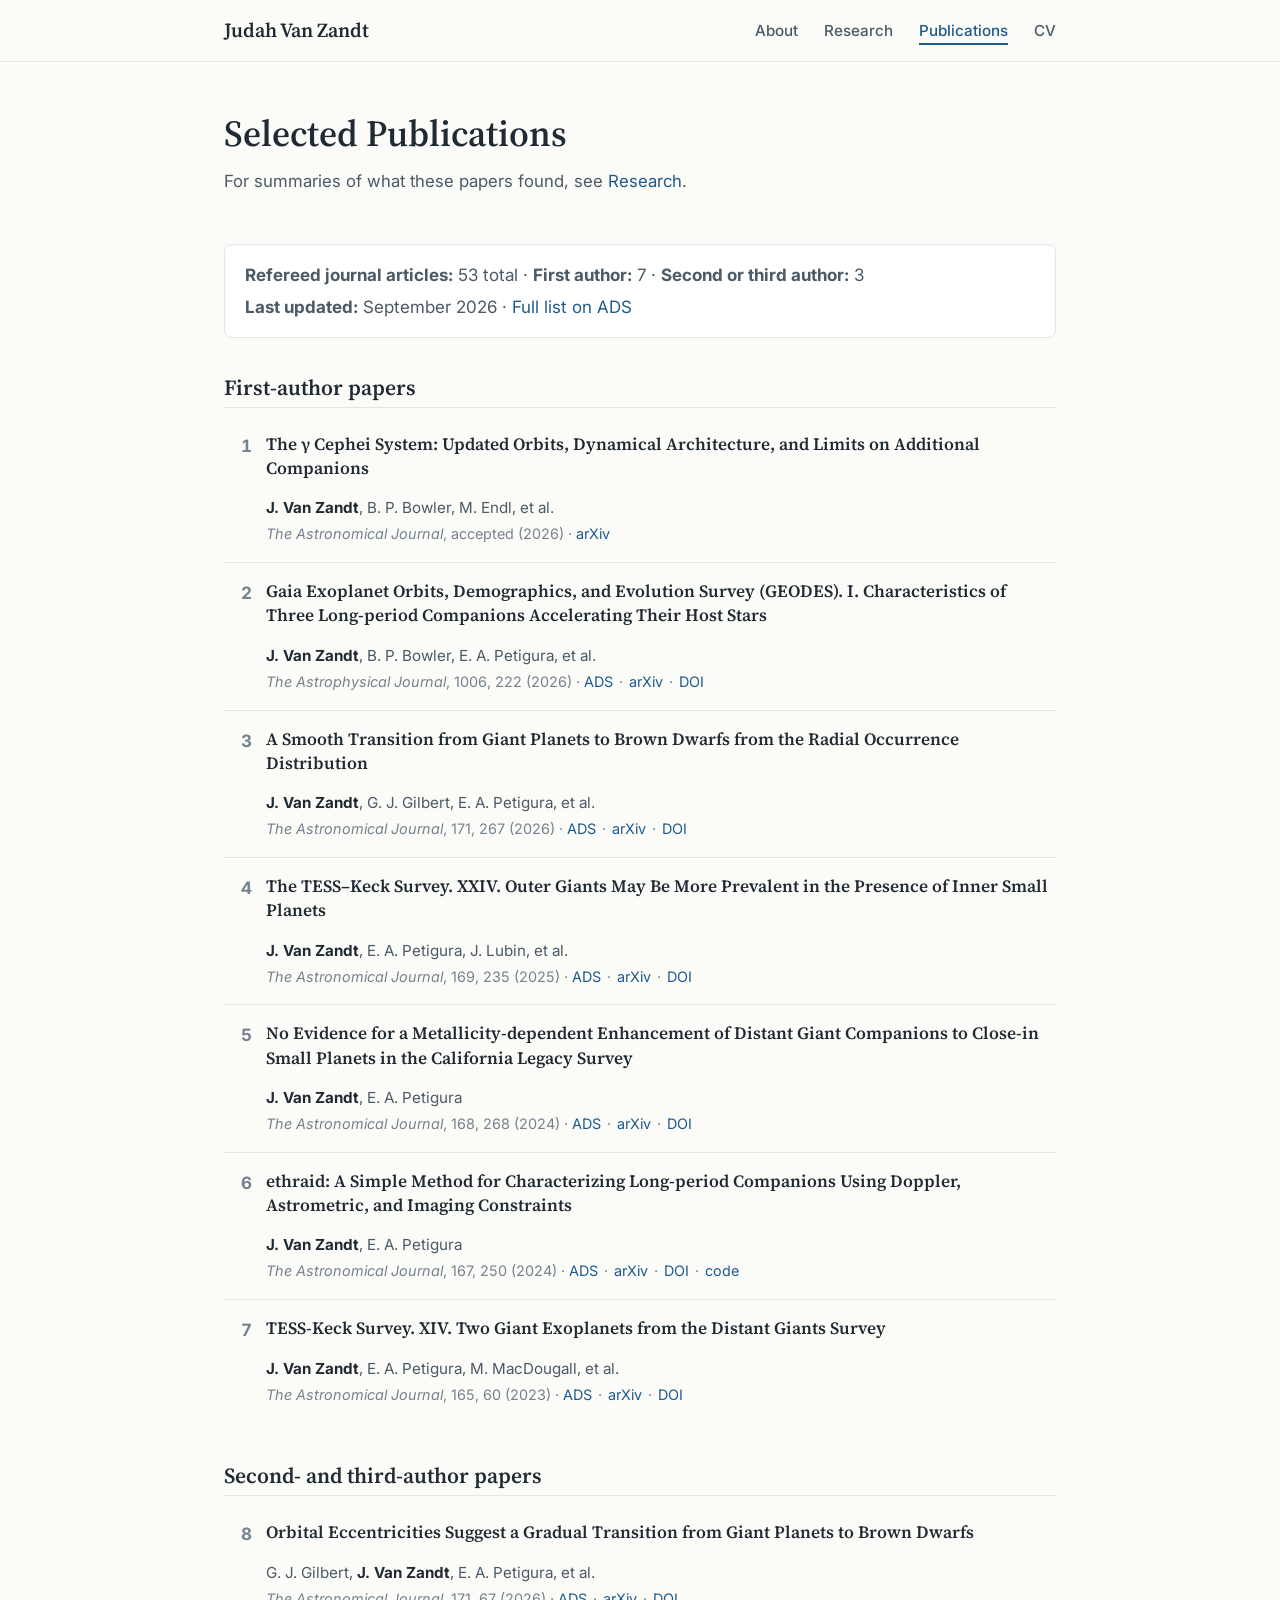
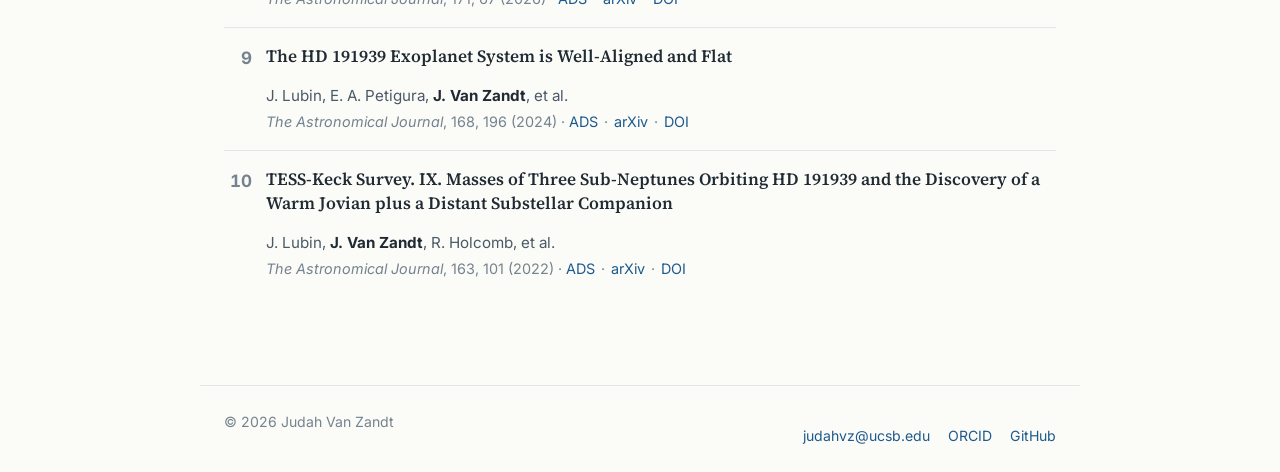
==== publications.html @ b4377be3 "Redesign site and add research content, figures, and CV build - Restyle all pages with a shared desi" ====
<!DOCTYPE html>
<html lang="en">
<head>
    <meta charset="UTF-8">
    <meta name="viewport" content="width=device-width, initial-scale=1.0">
    <title>Publications · Judah Van Zandt</title>
    <meta name="description" content="Selected publications by Judah Van Zandt on exoplanet demographics, giant planets, and brown dwarfs.">
    <link rel="preconnect" href="https://fonts.googleapis.com">
    <link rel="preconnect" href="https://fonts.gstatic.com" crossorigin>
    <link href="https://fonts.googleapis.com/css2?family=Inter:wght@400;500;600;700&family=Source+Serif+4:opsz,wght@8..60,600&display=swap" rel="stylesheet">
    <link rel="stylesheet" href="style.css">
</head>
<body>
    <nav class="navbar">
        <div class="nav-container">
            <p class="logo"><a href="index.html">Judah Van Zandt</a></p>
            <ul class="nav-menu">
                <li><a href="index.html">About</a></li>
                <li><a href="research.html">Research</a></li>
                <li><a href="publications.html">Publications</a></li>
                <li><a href="cv.pdf" data-cv target="_blank" rel="noopener">CV</a></li>
            </ul>
        </div>
    </nav>

    <header class="page-intro">
        <h1>Selected Publications</h1>
        <p>For summaries of what these papers found, see <a href="research.html">Research</a>.</p>
    </header>

    <main class="container">
        <section class="publications">
            <div class="pub-summary">
                <p><strong>Refereed journal articles:</strong> 53 total · <strong>First author:</strong> 7 · <strong>Second or third author:</strong> 3</p>
                <p><strong>Last updated:</strong> September 2026 · <a href="https://ui.adsabs.harvard.edu/search/q=orcid%3A0000-0002-4290-6826&amp;sort=date%20desc" target="_blank" rel="noopener">Full list on ADS</a></p>
            </div>

            <div class="publication-group">
                <h2>First-author papers</h2>
                <ol class="publication-list">
                    <li id="pub-gamma-cep">
                        <p class="pub-title">The γ Cephei System: Updated Orbits, Dynamical Architecture, and Limits on Additional Companions</p>
                        <p class="authors"><strong>J. Van Zandt</strong>, B. P. Bowler, M. Endl, et al.</p>
                        <p class="publication-info"><em>The Astronomical Journal</em>, accepted (2026) · <span class="links"><a href="https://arxiv.org/abs/2608.30030" target="_blank" rel="noopener">arXiv</a></span></p>
                    </li>
                    <li id="pub-geodes-1">
                        <p class="pub-title">Gaia Exoplanet Orbits, Demographics, and Evolution Survey (GEODES). I. Characteristics of Three Long-period Companions Accelerating Their Host Stars</p>
                        <p class="authors"><strong>J. Van Zandt</strong>, B. P. Bowler, E. A. Petigura, et al.</p>
                        <p class="publication-info"><em>The Astrophysical Journal</em>, 1006, 222 (2026) · <span class="links"><a href="https://ui.adsabs.harvard.edu/abs/2026ApJ..1006..222V" target="_blank" rel="noopener">ADS</a><a href="https://arxiv.org/abs/2605.23018" target="_blank" rel="noopener">arXiv</a><a href="https://doi.org/10.3847/1538-4357/ae74cd" target="_blank" rel="noopener">DOI</a></span></p>
                    </li>
                    <li id="pub-cls-true-mass">
                        <p class="pub-title">A Smooth Transition from Giant Planets to Brown Dwarfs from the Radial Occurrence Distribution</p>
                        <p class="authors"><strong>J. Van Zandt</strong>, G. J. Gilbert, E. A. Petigura, et al.</p>
                        <p class="publication-info"><em>The Astronomical Journal</em>, 171, 267 (2026) · <span class="links"><a href="https://ui.adsabs.harvard.edu/abs/2026AJ....171..267V" target="_blank" rel="noopener">ADS</a><a href="https://arxiv.org/abs/2511.18758" target="_blank" rel="noopener">arXiv</a><a href="https://doi.org/10.3847/1538-3881/ae5102" target="_blank" rel="noopener">DOI</a></span></p>
                    </li>
                    <li id="pub-dgs-2025">
                        <p class="pub-title">The TESS–Keck Survey. XXIV. Outer Giants May Be More Prevalent in the Presence of Inner Small Planets</p>
                        <p class="authors"><strong>J. Van Zandt</strong>, E. A. Petigura, J. Lubin, et al.</p>
                        <p class="publication-info"><em>The Astronomical Journal</em>, 169, 235 (2025) · <span class="links"><a href="https://ui.adsabs.harvard.edu/abs/2025AJ....169..235V" target="_blank" rel="noopener">ADS</a><a href="https://arxiv.org/abs/2501.06342" target="_blank" rel="noopener">arXiv</a><a href="https://doi.org/10.3847/1538-3881/adbbed" target="_blank" rel="noopener">DOI</a></span></p>
                    </li>
                    <li id="pub-metallicity-2024">
                        <p class="pub-title">No Evidence for a Metallicity-dependent Enhancement of Distant Giant Companions to Close-in Small Planets in the California Legacy Survey</p>
                        <p class="authors"><strong>J. Van Zandt</strong>, E. A. Petigura</p>
                        <p class="publication-info"><em>The Astronomical Journal</em>, 168, 268 (2024) · <span class="links"><a href="https://ui.adsabs.harvard.edu/abs/2024AJ....168..268V" target="_blank" rel="noopener">ADS</a><a href="https://arxiv.org/abs/2410.23071" target="_blank" rel="noopener">arXiv</a><a href="https://doi.org/10.3847/1538-3881/ad8c3b" target="_blank" rel="noopener">DOI</a></span></p>
                    </li>
                    <li id="pub-ethraid">
                        <p class="pub-title">ethraid: A Simple Method for Characterizing Long-period Companions Using Doppler, Astrometric, and Imaging Constraints</p>
                        <p class="authors"><strong>J. Van Zandt</strong>, E. A. Petigura</p>
                        <p class="publication-info"><em>The Astronomical Journal</em>, 167, 250 (2024) · <span class="links"><a href="https://ui.adsabs.harvard.edu/abs/2024AJ....167..250V" target="_blank" rel="noopener">ADS</a><a href="https://arxiv.org/abs/2403.16340" target="_blank" rel="noopener">arXiv</a><a href="https://doi.org/10.3847/1538-3881/ad390b" target="_blank" rel="noopener">DOI</a><a href="https://github.com/jvanzand/ethraid" target="_blank" rel="noopener">code</a></span></p>
                    </li>
                    <li id="pub-dgs-2023">
                        <p class="pub-title">TESS-Keck Survey. XIV. Two Giant Exoplanets from the Distant Giants Survey</p>
                        <p class="authors"><strong>J. Van Zandt</strong>, E. A. Petigura, M. MacDougall, et al.</p>
                        <p class="publication-info"><em>The Astronomical Journal</em>, 165, 60 (2023) · <span class="links"><a href="https://ui.adsabs.harvard.edu/abs/2023AJ....165...60V" target="_blank" rel="noopener">ADS</a><a href="https://arxiv.org/abs/2209.06958" target="_blank" rel="noopener">arXiv</a><a href="https://doi.org/10.3847/1538-3881/aca6ef" target="_blank" rel="noopener">DOI</a></span></p>
                    </li>
                </ol>
            </div>

            <div class="publication-group">
                <h2>Second- and third-author papers</h2>
                <ol class="publication-list">
                    <li id="pub-gilbert-2026">
                        <p class="pub-title">Orbital Eccentricities Suggest a Gradual Transition from Giant Planets to Brown Dwarfs</p>
                        <p class="authors">G. J. Gilbert, <strong>J. Van Zandt</strong>, E. A. Petigura, et al.</p>
                        <p class="publication-info"><em>The Astronomical Journal</em>, 171, 67 (2026) · <span class="links"><a href="https://ui.adsabs.harvard.edu/abs/2026AJ....171...67G" target="_blank" rel="noopener">ADS</a><a href="https://arxiv.org/abs/2511.12816" target="_blank" rel="noopener">arXiv</a><a href="https://doi.org/10.3847/1538-3881/ae1fd7" target="_blank" rel="noopener">DOI</a></span></p>
                    </li>
                    <li id="pub-lubin-2024">
                        <p class="pub-title">The HD 191939 Exoplanet System is Well-Aligned and Flat</p>
                        <p class="authors">J. Lubin, E. A. Petigura, <strong>J. Van Zandt</strong>, et al.</p>
                        <p class="publication-info"><em>The Astronomical Journal</em>, 168, 196 (2024) · <span class="links"><a href="https://ui.adsabs.harvard.edu/abs/2024AJ....168..196L" target="_blank" rel="noopener">ADS</a><a href="https://arxiv.org/abs/2409.06795" target="_blank" rel="noopener">arXiv</a><a href="https://doi.org/10.3847/1538-3881/ad79ed" target="_blank" rel="noopener">DOI</a></span></p>
                    </li>
                    <li id="pub-lubin-2022">
                        <p class="pub-title">TESS-Keck Survey. IX. Masses of Three Sub-Neptunes Orbiting HD 191939 and the Discovery of a Warm Jovian plus a Distant Substellar Companion</p>
                        <p class="authors">J. Lubin, <strong>J. Van Zandt</strong>, R. Holcomb, et al.</p>
                        <p class="publication-info"><em>The Astronomical Journal</em>, 163, 101 (2022) · <span class="links"><a href="https://ui.adsabs.harvard.edu/abs/2022AJ....163..101L" target="_blank" rel="noopener">ADS</a><a href="https://arxiv.org/abs/2108.02208" target="_blank" rel="noopener">arXiv</a><a href="https://doi.org/10.3847/1538-3881/ac3d38" target="_blank" rel="noopener">DOI</a></span></p>
                    </li>
                </ol>
            </div>
        </section>
    </main>

    <footer class="footer">
        <p>&copy; <span id="year"></span> Judah Van Zandt</p>
        <p class="footer-links">
            <a href="mailto:judahvz@ucsb.edu">judahvz@ucsb.edu</a>
            <a href="https://orcid.org/0000-0002-4290-6826" target="_blank" rel="noopener">ORCID</a>
            <a href="https://github.com/jvanzand" target="_blank" rel="noopener">GitHub</a>
        </p>
    </footer>

    <script src="script.js"></script>
</body>
</html>
---- style.css ----
/* ============================================
   Design tokens
   ============================================ */

:root {
    --ink: #1f2a33;          /* main text */
    --ink-soft: #4a5a66;     /* secondary text */
    --ink-faint: #75838e;    /* captions, meta */
    --accent: #1e5a8c;       /* links, highlights */
    --accent-dark: #153f63;
    --accent-tint: #eaf1f7;
    --bg: #fbfbf8;
    --surface: #ffffff;
    --rule: #e3e6e8;
    --radius: 8px;
    --serif: "Source Serif 4", Georgia, "Times New Roman", serif;
    --sans: "Inter", -apple-system, BlinkMacSystemFont, "Helvetica Neue", Arial, sans-serif;
    --measure: 880px;        /* max content width */
}

* {
    margin: 0;
    padding: 0;
    box-sizing: border-box;
}

html {
    scroll-behavior: smooth;
    scroll-padding-top: 80px; /* keep anchored headings clear of the sticky nav */
}

body {
    font-family: var(--sans);
    font-size: 17px;
    line-height: 1.65;
    color: var(--ink);
    background-color: var(--bg);
    -webkit-font-smoothing: antialiased;
}

a {
    color: var(--accent);
    text-decoration: none;
}

a:hover {
    color: var(--accent-dark);
    text-decoration: underline;
}

h1, h2, h3 {
    font-family: var(--serif);
    font-weight: 600;
    line-height: 1.25;
    color: var(--ink);
}

p + p {
    margin-top: 1em;
}

/* ============================================
   Navigation
   ============================================ */

.navbar {
    background-color: rgba(251, 251, 248, 0.94);
    backdrop-filter: blur(6px);
    border-bottom: 1px solid var(--rule);
    position: sticky;
    top: 0;
    z-index: 100;
}

.nav-container {
    max-width: var(--measure);
    margin: 0 auto;
    padding: 14px 24px;
    display: flex;
    justify-content: space-between;
    align-items: center;
    gap: 16px;
}

.logo {
    font-family: var(--serif);
    font-size: 1.25rem;
    font-weight: 600;
}

.logo a {
    color: var(--ink);
}

.logo a:hover {
    color: var(--accent);
    text-decoration: none;
}

.nav-menu {
    display: flex;
    list-style: none;
    gap: 26px;
    font-size: 0.95rem;
}

.nav-menu a {
    color: var(--ink-soft);
    font-weight: 500;
    padding-bottom: 3px;
    border-bottom: 2px solid transparent;
}

.nav-menu a:hover,
.nav-menu a.active {
    color: var(--accent);
    border-bottom-color: var(--accent);
    text-decoration: none;
}

/* ============================================
   Layout
   ============================================ */

.container {
    max-width: var(--measure);
    margin: 0 auto;
    padding: 48px 24px 24px;
}

section + section {
    margin-top: 56px;
}

.section-title {
    font-size: 1.6rem;
    margin-bottom: 20px;
    padding-bottom: 8px;
    border-bottom: 1px solid var(--rule);
}

.page-intro {
    max-width: var(--measure);
    margin: 0 auto;
    padding: 48px 24px 0;
}

.page-intro h1 {
    font-size: 2.3rem;
    margin-bottom: 12px;
}

.page-intro p {
    color: var(--ink-soft);
    font-size: 1.05rem;
    max-width: 680px;
}

/* ============================================
   Home: hero
   ============================================ */

.hero {
    display: grid;
    grid-template-columns: 220px 1fr;
    gap: 40px;
    align-items: start;
}

.profile-image {
    width: 220px;
    height: 220px;
    border-radius: 50%;
    object-fit: cover;
    box-shadow: 0 4px 16px rgba(31, 42, 51, 0.12);
}

.hero h1 {
    font-size: 2.5rem;
    margin-bottom: 4px;
}

.hero .subtitle {
    font-size: 1.1rem;
    color: var(--ink-soft);
    margin-bottom: 20px;
}

.hero-text p {
    font-size: 1.02rem;
}

.hero-links {
    display: flex;
    flex-wrap: wrap;
    gap: 10px;
    margin-top: 24px;
}

.btn {
    display: inline-block;
    padding: 8px 18px;
    border: 1px solid var(--accent);
    border-radius: 999px;
    color: var(--accent);
    font-size: 0.92rem;
    font-weight: 500;
    background: var(--surface);
    transition: background-color 0.15s ease, color 0.15s ease;
}

.btn:hover {
    background: var(--accent);
    color: #fff;
    text-decoration: none;
}

.btn.primary {
    background: var(--accent);
    color: #fff;
}

.btn.primary:hover {
    background: var(--accent-dark);
    border-color: var(--accent-dark);
}

/* ============================================
   Home: research highlight cards
   ============================================ */

.highlights {
    display: grid;
    grid-template-columns: repeat(3, 1fr);
    gap: 18px;
}

.highlight-card {
    display: block;
    background: var(--surface);
    border: 1px solid var(--rule);
    border-radius: var(--radius);
    padding: 20px;
    color: var(--ink);
    transition: border-color 0.15s ease, box-shadow 0.15s ease, transform 0.15s ease;
}

.highlight-card:hover {
    border-color: var(--accent);
    box-shadow: 0 6px 18px rgba(30, 90, 140, 0.1);
    transform: translateY(-2px);
    text-decoration: none;
    color: var(--ink);
}

.highlight-card h3 {
    font-size: 1.12rem;
    margin-bottom: 8px;
    color: var(--accent);
}

.highlight-card p {
    font-size: 0.93rem;
    color: var(--ink-soft);
    line-height: 1.55;
}

.card-more {
    display: inline-block;
    margin-top: 10px;
    font-size: 0.88rem;
    font-weight: 600;
    color: var(--accent);
}

/* ============================================
   Home: education
   ============================================ */

.entry-list {
    list-style: none;
}

.entry {
    display: flex;
    justify-content: space-between;
    gap: 16px;
    padding: 10px 0;
    border-bottom: 1px solid var(--rule);
}

.entry:last-child {
    border-bottom: 0;
}

.entry-title {
    font-weight: 600;
}

.entry-where {
    color: var(--ink-soft);
}

.entry-date {
    color: var(--ink-faint);
    white-space: nowrap;
    font-variant-numeric: tabular-nums;
}

/* ============================================
   Research page
   ============================================ */

.research-toc {
    display: flex;
    flex-wrap: wrap;
    gap: 10px;
    margin-top: 20px;
}

.research-section h2 {
    font-size: 1.6rem;
    margin-bottom: 14px;
    padding-bottom: 8px;
    border-bottom: 1px solid var(--rule);
}

.research-body {
    display: grid;
    grid-template-columns: 1fr 300px;
    gap: 32px;
    align-items: start;
}

.research-body.stacked {
    grid-template-columns: 1fr;
}

.research-body.stacked .figure {
    max-width: 100%;
}

.key-results {
    margin: 16px 0 16px 1.2em;
}

.key-results li + li {
    margin-top: 6px;
}

.figure {
    margin: 0;
}

.figure img {
    width: 100%;
    border-radius: var(--radius);
    border: 1px solid var(--rule);
    background: var(--surface);
}

/* Shown until a real image is added; see comments in research.html. */
.figure-placeholder {
    aspect-ratio: 4 / 3;
    display: flex;
    flex-direction: column;
    gap: 6px;
    align-items: center;
    justify-content: center;
    text-align: center;
    padding: 16px;
    border: 1.5px dashed #b9c4cc;
    border-radius: var(--radius);
    background: repeating-linear-gradient(45deg, #f4f6f7, #f4f6f7 10px, #eef1f3 10px, #eef1f3 20px);
    color: var(--ink-faint);
    font-size: 0.85rem;
    line-height: 1.45;
}

.figure-placeholder code {
    font-size: 0.78rem;
    word-break: break-all;
}

.figure figcaption {
    margin-top: 8px;
    font-size: 0.85rem;
    color: var(--ink-faint);
    line-height: 1.5;
}

.paper-links {
    margin-top: 20px;
    padding: 14px 18px;
    background: var(--accent-tint);
    border-radius: var(--radius);
    font-size: 0.93rem;
}

.paper-links h3 {
    font-family: var(--sans);
    font-size: 0.78rem;
    font-weight: 700;
    letter-spacing: 0.06em;
    text-transform: uppercase;
    color: var(--ink-soft);
    margin-bottom: 6px;
}

.paper-links ul {
    list-style: none;
}

.paper-links li + li {
    margin-top: 4px;
}

.paper-links .links {
    white-space: nowrap;
    font-size: 0.88rem;
}

.see-all {
    margin-top: 48px;
    font-weight: 600;
}

/* ============================================
   Publications page
   ============================================ */

.pub-summary {
    background: var(--surface);
    border: 1px solid var(--rule);
    border-radius: var(--radius);
    padding: 16px 20px;
    margin-bottom: 36px;
    color: var(--ink-soft);
}

.pub-summary p + p {
    margin-top: 4px;
}

.publication-group + .publication-group {
    margin-top: 40px;
}

.publication-group h2 {
    font-size: 1.35rem;
    margin-bottom: 8px;
    padding-bottom: 6px;
    border-bottom: 1px solid var(--rule);
}

.publications {
    counter-reset: pub; /* numbering continues across publication groups */
}

.publication-list {
    list-style: none;
}

.publication-list li {
    counter-increment: pub;
    position: relative;
    padding: 16px 0 16px 42px;
    border-bottom: 1px solid var(--rule);
}

.publication-list li:last-child {
    border-bottom: 0;
}

.publication-list li::before {
    content: counter(pub);
    position: absolute;
    left: 0;
    top: 16px;
    width: 28px;
    text-align: right;
    font-weight: 700;
    color: var(--ink-faint);
    font-variant-numeric: tabular-nums;
}

.publication-list li:target {
    background: var(--accent-tint);
    border-radius: var(--radius);
}

.pub-title {
    font-family: var(--serif);
    font-size: 1.08rem;
    font-weight: 600;
    line-height: 1.4;
    margin-bottom: 4px;
}

.authors {
    color: var(--ink-soft);
    font-size: 0.95rem;
}

.authors strong {
    color: var(--ink);
}

.publication-info {
    color: var(--ink-faint);
    font-size: 0.9rem;
    margin-top: 2px;
}

.publication-info .links a + a::before {
    content: "·";
    color: var(--ink-faint);
    margin: 0 6px;
}

/* ============================================
   Footer
   ============================================ */

.footer {
    max-width: var(--measure);
    margin: 64px auto 0;
    padding: 24px;
    border-top: 1px solid var(--rule);
    display: flex;
    justify-content: space-between;
    flex-wrap: wrap;
    gap: 12px;
    font-size: 0.88rem;
    color: var(--ink-faint);
}

.footer-links {
    display: flex;
    gap: 18px;
}

/* ============================================
   Responsive
   ============================================ */

@media (max-width: 800px) {
    .highlights {
        grid-template-columns: 1fr;
    }

    .research-body {
        grid-template-columns: 1fr;
    }

    .figure {
        max-width: 420px;
    }
}

@media (max-width: 640px) {
    body {
        font-size: 16px;
    }

    .nav-container {
        flex-direction: column;
        align-items: flex-start;
        gap: 8px;
    }

    .nav-menu {
        gap: 18px;
    }

    .hero {
        grid-template-columns: 1fr;
        gap: 20px;
    }

    .profile-image {
        width: 160px;
        height: 160px;
    }

    .hero h1 {
        font-size: 2rem;
    }

    .page-intro h1 {
        font-size: 1.9rem;
    }

    .entry {
        flex-direction: column;
        gap: 0;
    }
}
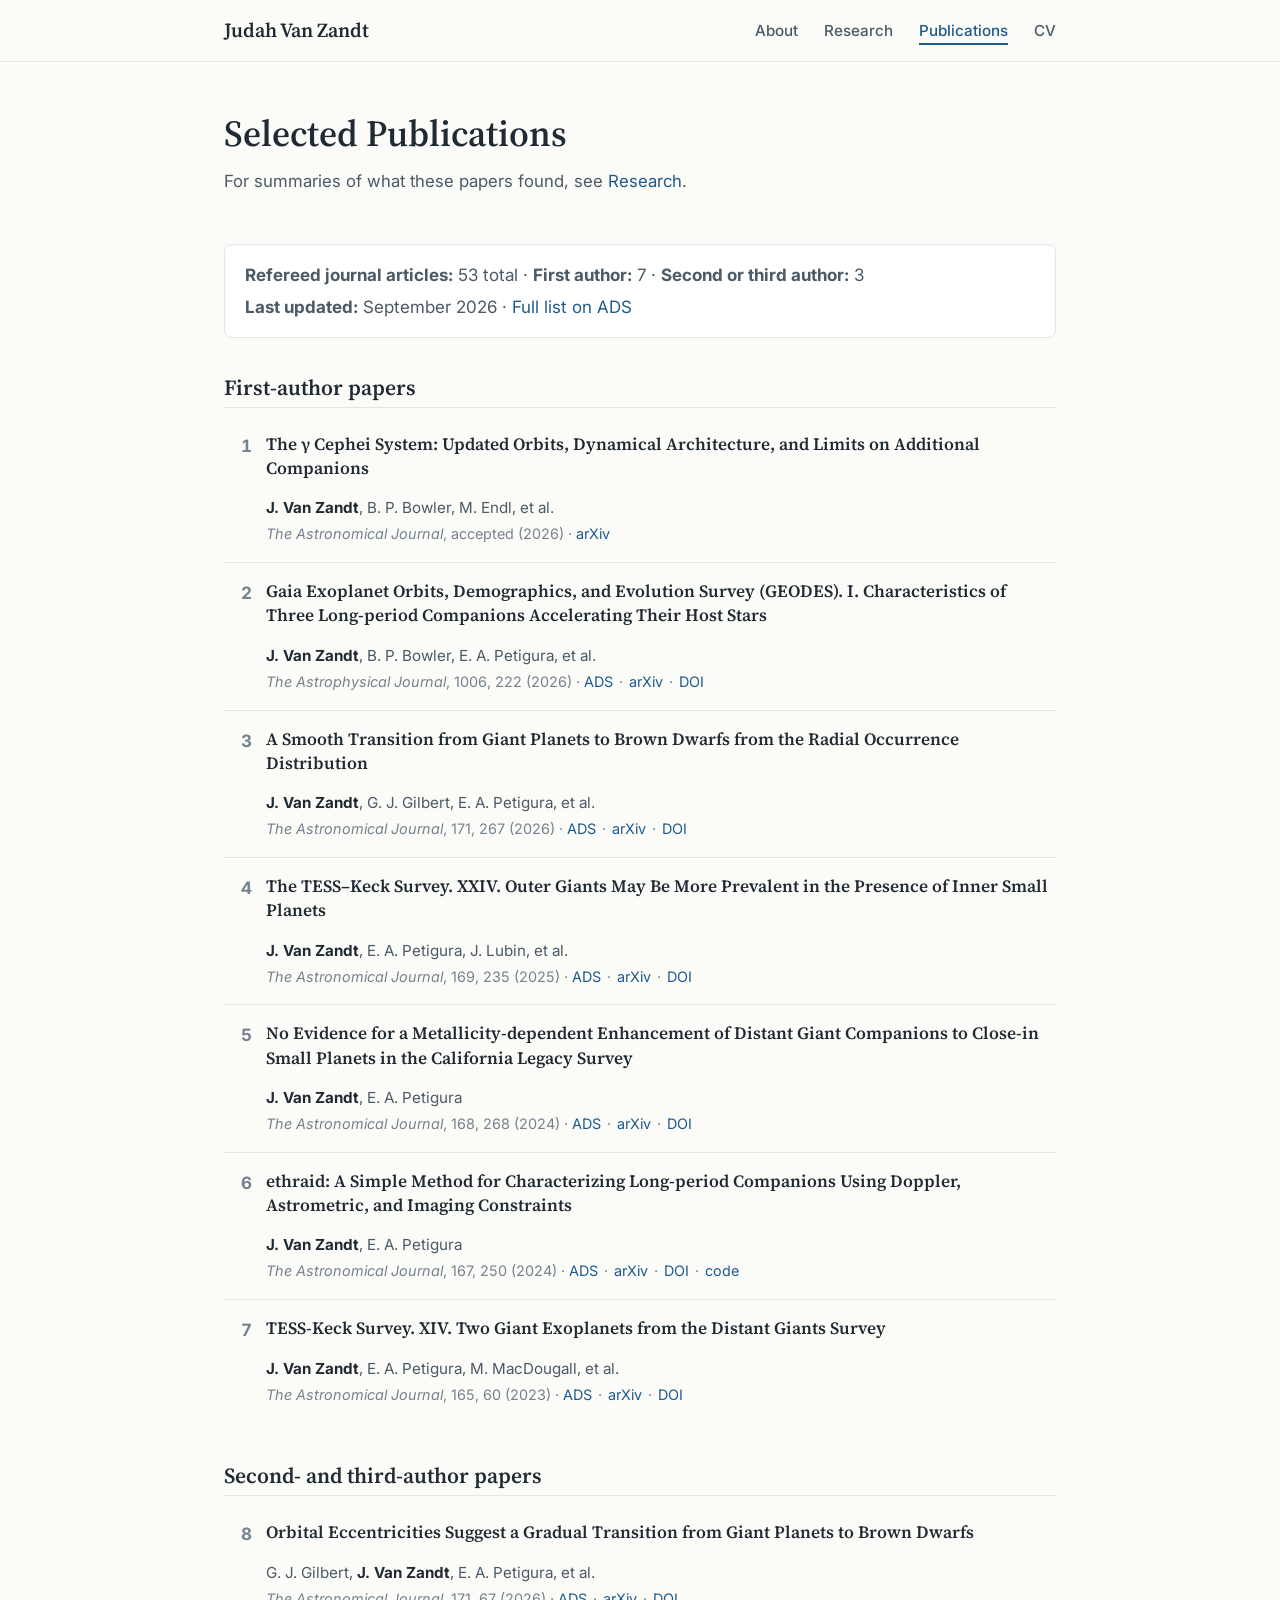
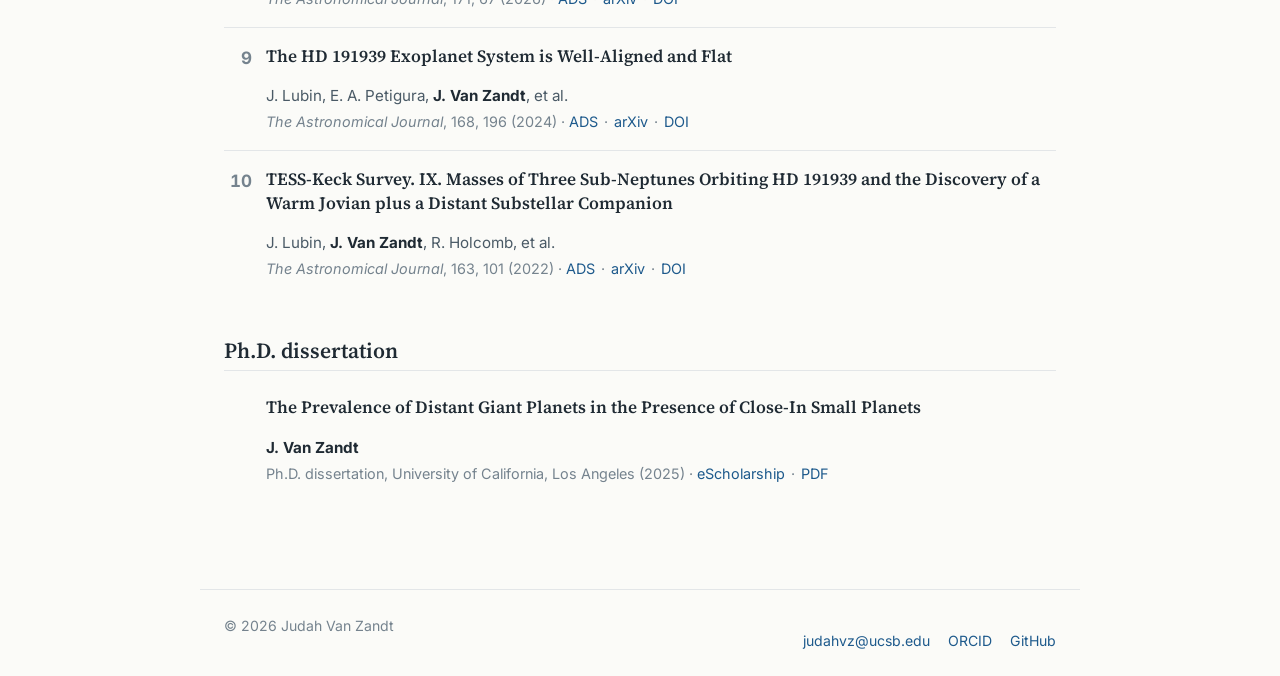
==== commit 56157fb7: "Add Ph.D. dissertation to the Publications page Co-Authored-By: Claude Opus 5.5 <noreply@anthropic.c" ====
--- a/publications.html
+++ b/publications.html
@@ -96,6 +96,17 @@
                     </li>
                 </ol>
             </div>
+
+            <div class="publication-group">
+                <h2>Ph.D. dissertation</h2>
+                <ul class="publication-list unnumbered">
+                    <li id="pub-dissertation">
+                        <p class="pub-title">The Prevalence of Distant Giant Planets in the Presence of Close-In Small Planets</p>
+                        <p class="authors"><strong>J. Van Zandt</strong></p>
+                        <p class="publication-info">Ph.D. dissertation, University of California, Los Angeles (2025) · <span class="links"><a href="https://escholarship.org/uc/item/2hh9c090" target="_blank" rel="noopener">eScholarship</a><a href="https://escholarship.org/content/qt2hh9c090/qt2hh9c090.pdf" target="_blank" rel="noopener">PDF</a></span></p>
+                    </li>
+                </ul>
+            </div>
         </section>
     </main>
 
--- a/style.css
+++ b/style.css
@@ -352,6 +352,10 @@
     margin: 0;
 }
 
+.figure-stack .figure + .figure {
+    margin-top: 28px;
+}
+
 .figure img {
     width: 100%;
     border-radius: var(--radius);
@@ -425,6 +429,80 @@
     font-weight: 600;
 }
 
+.video-card {
+    display: block;
+    margin-top: 28px;
+    color: var(--ink);
+}
+
+.video-card:hover {
+    text-decoration: none;
+    color: var(--ink);
+}
+
+.video-thumb {
+    position: relative;
+    display: block;
+    aspect-ratio: 16 / 9;
+    border-radius: var(--radius);
+    overflow: hidden;
+    border: 1px solid var(--rule);
+}
+
+.video-thumb img {
+    width: 100%;
+    height: 100%;
+    object-fit: cover;
+    display: block;
+    transition: transform 0.2s ease;
+}
+
+.video-card:hover .video-thumb img {
+    transform: scale(1.03);
+}
+
+/* Play button: dark circle with a white triangle. */
+.play-icon {
+    position: absolute;
+    top: 50%;
+    left: 50%;
+    width: 56px;
+    height: 56px;
+    margin: -28px 0 0 -28px;
+    border-radius: 50%;
+    background: rgba(20, 30, 40, 0.75);
+    transition: background-color 0.15s ease;
+}
+
+.play-icon::after {
+    content: "";
+    position: absolute;
+    top: 50%;
+    left: 50%;
+    margin: -10px 0 0 -6px;
+    border-style: solid;
+    border-width: 10px 0 10px 17px;
+    border-color: transparent transparent transparent #fff;
+}
+
+.video-card:hover .play-icon {
+    background: #c4302b;
+}
+
+.video-text {
+    display: block;
+    margin-top: 8px;
+    font-size: 0.85rem;
+    color: var(--ink-faint);
+    line-height: 1.5;
+}
+
+.video-text strong {
+    display: block;
+    color: var(--accent);
+    font-size: 0.92rem;
+}
+
 /* ============================================
    Publications page
    ============================================ */
@@ -484,6 +562,15 @@
     font-variant-numeric: tabular-nums;
 }
 
+/* Entries outside the numbered paper list, such as the dissertation */
+.publication-list.unnumbered li {
+    counter-increment: none;
+}
+
+.publication-list.unnumbered li::before {
+    content: none;
+}
+
 .publication-list li:target {
     background: var(--accent-tint);
     border-radius: var(--radius);
